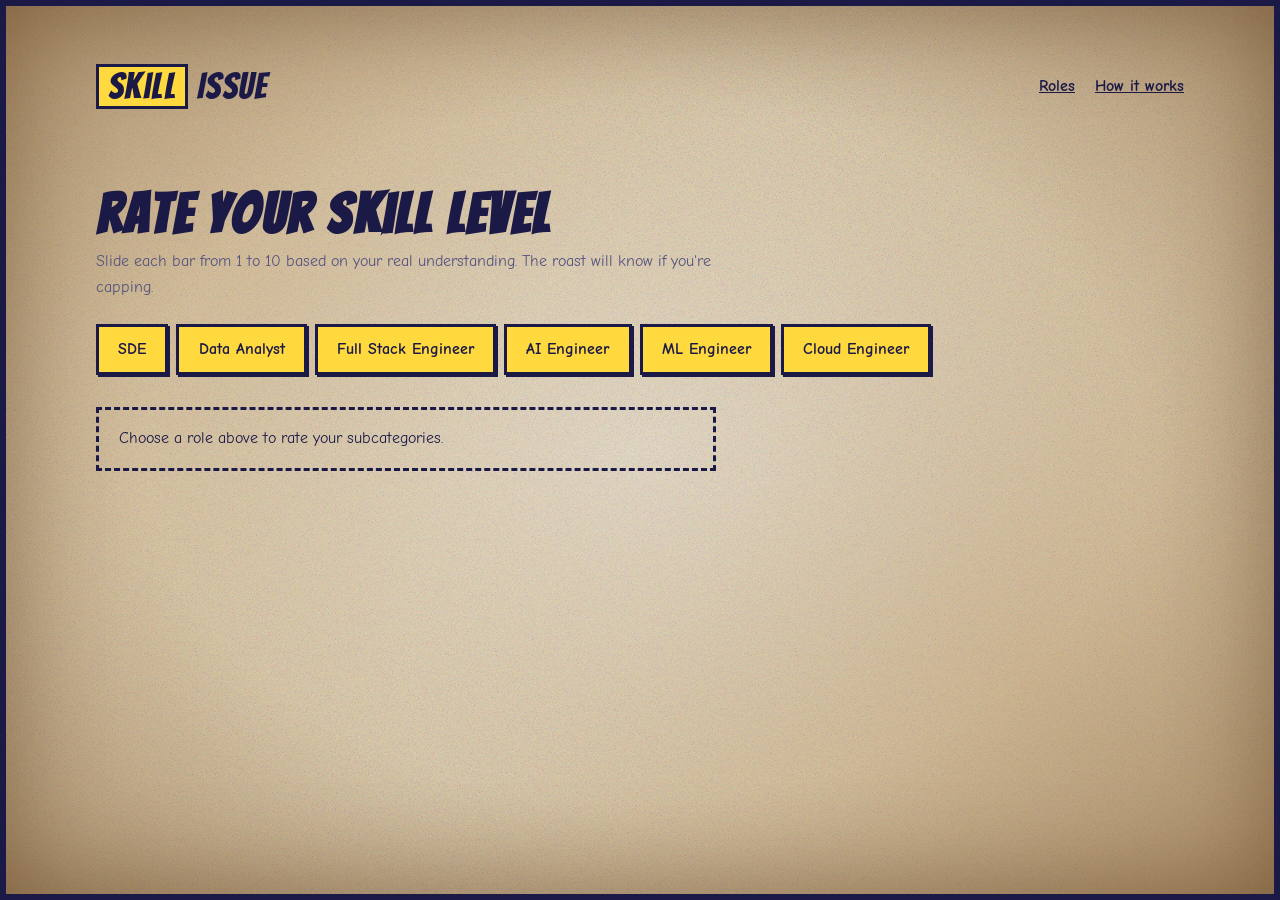
==== src/main/resources/static/profile.html @ abd8b3f5 "Added frontend to the application" ====
<!DOCTYPE html>
<html lang="en">
<head>
  <meta charset="UTF-8">
  <meta name="viewport" content="width=device-width, initial-scale=1">
  <title>Your profile — Skill Issue</title>
  <link rel="preconnect" href="https://fonts.googleapis.com">
  <link rel="preconnect" href="https://fonts.gstatic.com" crossorigin>
  <link href="https://fonts.googleapis.com/css2?family=Bangers&family=Comic+Neue:ital,wght@0,400;0,700;1,400;1,700&display=swap" rel="stylesheet">
  <link rel="stylesheet" href="css/base.css">
  <link rel="stylesheet" href="css/components.css">
  <link rel="stylesheet" href="css/form.css">
  <link rel="icon" type="image/png" href="images/emoji-beg.png">
</head>
<body>
  <header class="site-header">
    <div class="wrap">
      <a class="logo" href="index.html"><span>Skill</span> Issue</a>
      <nav aria-label="Main"><a href="index.html#roles">Roles</a><a href="index.html#how">How it works</a></nav>
    </div>
  </header>

  <main class="form-shell wrap">
    <h1>Rate your skill level</h1>
    <p class="form-subtitle">Slide each bar from 1 to 10 based on your real understanding. The roast will know if you're capping.</p>

    <ul class="role-tabs" aria-label="Choose a role">
      <li><a href="#sde">SDE</a></li>
      <li><a href="#data-analyst">Data Analyst</a></li>
      <li><a href="#fullstack">Full Stack Engineer</a></li>
      <li><a href="#ai-engineer">AI Engineer</a></li>
      <li><a href="#ml-engineer">ML Engineer</a></li>
      <li><a href="#cloud-engineer">Cloud Engineer</a></li>
    </ul>

    <p class="pick-hint">Choose a role above to rate your subcategories.</p>

    <!-- Form submits to result.html (or point action to /api/roast for Spring Boot backend) -->
    <form id="roast-form" action="result.html" method="get">
      <input type="hidden" name="role" id="selected-role" value="SDE">

      <!-- 1. SDE -->
      <section class="role-fields panel" id="sde" data-role-name="SDE">
        <div class="role-header">
          <h2>SDE</h2>
          <p>Rate your proficiency across core software engineering fundamentals (1 to 10):</p>
        </div>
        <div class="slider-group">
          <div class="slider-card">
            <div class="slider-header">
              <label for="sde-dsa">Data Structures</label>
              <div class="slider-badge"><output for="sde-dsa">5</output><span>/ 10</span></div>
            </div>
            <input type="range" class="comic-slider" id="sde-dsa" name="Data Structures" min="1" max="10" step="1" value="5">
            <div class="slider-scale"><span>1 (Arrays scare me)</span><span>5 (LeetCode Medium)</span><span>10 (Competitive Grandmaster)</span></div>
          </div>

          <div class="slider-card">
            <div class="slider-header">
              <label for="sde-lang">Programming Languages</label>
              <div class="slider-badge"><output for="sde-lang">5</output><span>/ 10</span></div>
            </div>
            <input type="range" class="comic-slider" id="sde-lang" name="Programming Languages" min="1" max="10" step="1" value="5">
            <div class="slider-scale"><span>1 (Syntax errors galore)</span><span>5 (Idiomatic & clean)</span><span>10 (Compiler contributor)</span></div>
          </div>

          <div class="slider-card">
            <div class="slider-header">
              <label for="sde-core">Core Computer Science</label>
              <div class="slider-badge"><output for="sde-core">5</output><span>/ 10</span></div>
            </div>
            <input type="range" class="comic-slider" id="sde-core" name="Core Computer Science" min="1" max="10" step="1" value="5">
            <div class="slider-scale"><span>1 (What is an OS?)</span><span>5 (Threads, memory & protocols)</span><span>10 (Kernels in my sleep)</span></div>
          </div>

          <div class="slider-card">
            <div class="slider-header">
              <label for="sde-sys">System Design</label>
              <div class="slider-badge"><output for="sde-sys">5</output><span>/ 10</span></div>
            </div>
            <input type="range" class="comic-slider" id="sde-sys" name="System Design" min="1" max="10" step="1" value="5">
            <div class="slider-scale"><span>1 (Everything in localhost)</span><span>5 (Microservices & caching)</span><span>10 (Global scale 99.999%)</span></div>
          </div>

          <div class="slider-card">
            <div class="slider-header">
              <label for="sde-debug">Debugging</label>
              <div class="slider-badge"><output for="sde-debug">5</output><span>/ 10</span></div>
            </div>
            <input type="range" class="comic-slider" id="sde-debug" name="Debugging" min="1" max="10" step="1" value="5">
            <div class="slider-scale"><span>1 (print("here 1"))</span><span>5 (gdb / breakpoint ninja)</span><span>10 (Resolves heisenbugs in minutes)</span></div>
          </div>
        </div>
      </section>

      <!-- 2. DATA ANALYST -->
      <section class="role-fields panel" id="data-analyst" data-role-name="Data Analyst">
        <div class="role-header">
          <h2>Data Analyst</h2>
          <p>Rate your proficiency across data analytics and visualization tools (1 to 10):</p>
        </div>
        <div class="slider-group">
          <div class="slider-card">
            <div class="slider-header">
              <label for="da-sql">SQL</label>
              <div class="slider-badge"><output for="da-sql">5</output><span>/ 10</span></div>
            </div>
            <input type="range" class="comic-slider" id="da-sql" name="SQL" min="1" max="10" step="1" value="5">
            <div class="slider-scale"><span>1 (SELECT * FROM table)</span><span>5 (Window funcs & CTEs)</span><span>10 (Query optimizer whisperer)</span></div>
          </div>

          <div class="slider-card">
            <div class="slider-header">
              <label for="da-sheets">Excel / Sheets</label>
              <div class="slider-badge"><output for="da-sheets">5</output><span>/ 10</span></div>
            </div>
            <input type="range" class="comic-slider" id="da-sheets" name="Excel/ Sheets" min="1" max="10" step="1" value="5">
            <div class="slider-scale"><span>1 (Basic =SUM)</span><span>5 (XLOOKUP & pivot tables)</span><span>10 (VBA macros & financial models)</span></div>
          </div>

          <div class="slider-card">
            <div class="slider-header">
              <label for="da-py">Python</label>
              <div class="slider-badge"><output for="da-py">5</output><span>/ 10</span></div>
            </div>
            <input type="range" class="comic-slider" id="da-py" name="Python" min="1" max="10" step="1" value="5">
            <div class="slider-scale"><span>1 (Copy-pasting snippets)</span><span>5 (Pandas data cleaning)</span><span>10 (Automated ETL pipelines)</span></div>
          </div>

          <div class="slider-card">
            <div class="slider-header">
              <label for="da-stats">Statistics</label>
              <div class="slider-badge"><output for="da-stats">5</output><span>/ 10</span></div>
            </div>
            <input type="range" class="comic-slider" id="da-stats" name="Statistics" min="1" max="10" step="1" value="5">
            <div class="slider-scale"><span>1 (Mean, median, mode)</span><span>5 (Hypothesis & A/B testing)</span><span>10 (Bayesian inference master)</span></div>
          </div>

          <div class="slider-card">
            <div class="slider-header">
              <label for="da-bi">Power BI / Tableau</label>
              <div class="slider-badge"><output for="da-bi">5</output><span>/ 10</span></div>
            </div>
            <input type="range" class="comic-slider" id="da-bi" name="Power BI/ Tableau" min="1" max="10" step="1" value="5">
            <div class="slider-scale"><span>1 (Default bar chart)</span><span>5 (Interactive dashboards)</span><span>10 (Enterprise DAX wizard)</span></div>
          </div>
        </div>
      </section>

      <!-- 3. FULL STACK ENGINEER -->
      <section class="role-fields panel" id="fullstack" data-role-name="Full Stack Engineer">
        <div class="role-header">
          <h2>Full Stack Engineer</h2>
          <p>Rate your proficiency across both ends of the web stack (1 to 10):</p>
        </div>
        <div class="slider-group">
          <div class="slider-card">
            <div class="slider-header">
              <label for="fs-be">Backend</label>
              <div class="slider-badge"><output for="fs-be">5</output><span>/ 10</span></div>
            </div>
            <input type="range" class="comic-slider" id="fs-be" name="Backend" min="1" max="10" step="1" value="5">
            <div class="slider-scale"><span>1 (Simple Express / Flask)</span><span>5 (Robust REST & Auth)</span><span>10 (High throughput microservices)</span></div>
          </div>

          <div class="slider-card">
            <div class="slider-header">
              <label for="fs-fe">Frontend</label>
              <div class="slider-badge"><output for="fs-fe">5</output><span>/ 10</span></div>
            </div>
            <input type="range" class="comic-slider" id="fs-fe" name="Frontend" min="1" max="10" step="1" value="5">
            <div class="slider-scale"><span>1 (Broken responsive layout)</span><span>5 (React / modern state)</span><span>10 (Pixel-perfect CWV 100)</span></div>
          </div>

          <div class="slider-card">
            <div class="slider-header">
              <label for="fs-db">Databases</label>
              <div class="slider-badge"><output for="fs-db">5</output><span>/ 10</span></div>
            </div>
            <input type="range" class="comic-slider" id="fs-db" name="Databases" min="1" max="10" step="1" value="5">
            <div class="slider-scale"><span>1 (Single table SQLite)</span><span>5 (Relational schemas & indexes)</span><span>10 (Replication, sharding & tuning)</span></div>
          </div>

          <div class="slider-card">
            <div class="slider-header">
              <label for="fs-api">APIs Design</label>
              <div class="slider-badge"><output for="fs-api">5</output><span>/ 10</span></div>
            </div>
            <input type="range" class="comic-slider" id="fs-api" name="APIs Design" min="1" max="10" step="1" value="5">
            <div class="slider-scale"><span>1 (Random HTTP verbs)</span><span>5 (RESTful standards & docs)</span><span>10 (gRPC, GraphQL & SDKs)</span></div>
          </div>

          <div class="slider-card">
            <div class="slider-header">
              <label for="fs-cloud">Cloud Deployment</label>
              <div class="slider-badge"><output for="fs-cloud">5</output><span>/ 10</span></div>
            </div>
            <input type="range" class="comic-slider" id="fs-cloud" name="Cloud Deployment" min="1" max="10" step="1" value="5">
            <div class="slider-scale"><span>1 (FTP upload to host)</span><span>5 (Docker & cloud VMs)</span><span>10 (Automated GitOps & serverless)</span></div>
          </div>
        </div>
      </section>

      <!-- 4. AI ENGINEER -->
      <section class="role-fields panel" id="ai-engineer" data-role-name="AI Engineer">
        <div class="role-header">
          <h2>AI Engineer</h2>
          <p>Rate your proficiency across modern generative AI stack (1 to 10):</p>
        </div>
        <div class="slider-group">
          <div class="slider-card">
            <div class="slider-header">
              <label for="ai-py">Python AI</label>
              <div class="slider-badge"><output for="ai-py">5</output><span>/ 10</span></div>
            </div>
            <input type="range" class="comic-slider" id="ai-py" name="Python AI" min="1" max="10" step="1" value="5">
            <div class="slider-scale"><span>1 (pip install fails)</span><span>5 (Async SDKs & tokenizers)</span><span>10 (Custom CUDA / Triton kernels)</span></div>
          </div>

          <div class="slider-card">
            <div class="slider-header">
              <label for="ai-llm">LLM</label>
              <div class="slider-badge"><output for="ai-llm">5</output><span>/ 10</span></div>
            </div>
            <input type="range" class="comic-slider" id="ai-llm" name="LLM" min="1" max="10" step="1" value="5">
            <div class="slider-scale"><span>1 (Used ChatGPT web UI)</span><span>5 (API function calling)</span><span>10 (Fine-tuning & LoRA mastery)</span></div>
          </div>

          <div class="slider-card">
            <div class="slider-header">
              <label for="ai-vdb">Vector DB</label>
              <div class="slider-badge"><output for="ai-vdb">5</output><span>/ 10</span></div>
            </div>
            <input type="range" class="comic-slider" id="ai-vdb" name="Vector DB" min="1" max="10" step="1" value="5">
            <div class="slider-scale"><span>1 (What is an embedding?)</span><span>5 (Pinecone / Chroma basics)</span><span>10 (HNSW tuning & hybrid search)</span></div>
          </div>

          <div class="slider-card">
            <div class="slider-header">
              <label for="ai-rag">RAG Framework</label>
              <div class="slider-badge"><output for="ai-rag">5</output><span>/ 10</span></div>
            </div>
            <input type="range" class="comic-slider" id="ai-rag" name="RAG Framework" min="1" max="10" step="1" value="5">
            <div class="slider-scale"><span>1 (Naive context stuffing)</span><span>5 (LangChain / LlamaIndex)</span><span>10 (Re-ranking & multi-agent RAG)</span></div>
          </div>

          <div class="slider-card">
            <div class="slider-header">
              <label for="ai-prompt">Prompt Engineering</label>
              <div class="slider-badge"><output for="ai-prompt">5</output><span>/ 10</span></div>
            </div>
            <input type="range" class="comic-slider" id="ai-prompt" name="Prompt Engineering" min="1" max="10" step="1" value="5">
            <div class="slider-scale"><span>1 ("act like a programmer")</span><span>5 (Few-shot & Chain of Thought)</span><span>10 (DSPy & programmatic evals)</span></div>
          </div>
        </div>
      </section>

      <!-- 5. ML ENGINEER -->
      <section class="role-fields panel" id="ml-engineer" data-role-name="ML Engineer">
        <div class="role-header">
          <h2>ML Engineer</h2>
          <p>Rate your proficiency in classical & deep machine learning (1 to 10):</p>
        </div>
        <div class="slider-group">
          <div class="slider-card">
            <div class="slider-header">
              <label for="ml-py">Python ML</label>
              <div class="slider-badge"><output for="ml-py">5</output><span>/ 10</span></div>
            </div>
            <input type="range" class="comic-slider" id="ml-py" name="Python ML" min="1" max="10" step="1" value="5">
            <div class="slider-scale"><span>1 (Importing blindly)</span><span>5 (Vectorized algorithms)</span><span>10 (High performance tensor compute)</span></div>
          </div>

          <div class="slider-card">
            <div class="slider-header">
              <label for="ml-sklearn">Scikit Learn</label>
              <div class="slider-badge"><output for="ml-sklearn">5</output><span>/ 10</span></div>
            </div>
            <input type="range" class="comic-slider" id="ml-sklearn" name="Scikit Learn" min="1" max="10" step="1" value="5">
            <div class="slider-scale"><span>1 (model.fit(X, y))</span><span>5 (Cross-validation & Pipelines)</span><span>10 (Custom estimators & ensembles)</span></div>
          </div>

          <div class="slider-card">
            <div class="slider-header">
              <label for="ml-torch">PyTorch / TensorFlow</label>
              <div class="slider-badge"><output for="ml-torch">5</output><span>/ 10</span></div>
            </div>
            <input type="range" class="comic-slider" id="ml-torch" name="PyTorch/ Tensorflow" min="1" max="10" step="1" value="5">
            <div class="slider-scale"><span>1 (Copying model architectures)</span><span>5 (Custom loss & training loops)</span><span>10 (Distributed training & ONNX export)</span></div>
          </div>

          <div class="slider-card">
            <div class="slider-header">
              <label for="ml-pandas">Pandas / Numpy</label>
              <div class="slider-badge"><output for="ml-pandas">5</output><span>/ 10</span></div>
            </div>
            <input type="range" class="comic-slider" id="ml-pandas" name="Pandas/ Numpy" min="1" max="10" step="1" value="5">
            <div class="slider-scale"><span>1 (Looping through rows)</span><span>5 (Broadcasting & groupby)</span><span>10 (Zero-copy memory layouts)</span></div>
          </div>

          <div class="slider-card">
            <div class="slider-header">
              <label for="ml-ops">MLOps</label>
              <div class="slider-badge"><output for="ml-ops">5</output><span>/ 10</span></div>
            </div>
            <input type="range" class="comic-slider" id="ml-ops" name="MLOps" min="1" max="10" step="1" value="5">
            <div class="slider-scale"><span>1 (Saved model to desktop)</span><span>5 (MLflow & Dockerized inference)</span><span>10 (KubeFlow, drift detection & CI/CD)</span></div>
          </div>
        </div>
      </section>

      <!-- 6. CLOUD ENGINEER -->
      <section class="role-fields panel" id="cloud-engineer" data-role-name="Cloud Engineer">
        <div class="role-header">
          <h2>Cloud Engineer</h2>
          <p>Rate your proficiency in cloud infrastructure, containers and networking (1 to 10):</p>
        </div>
        <div class="slider-group">
          <div class="slider-card">
            <div class="slider-header">
              <label for="ce-platforms">Cloud Platforms</label>
              <div class="slider-badge"><output for="ce-platforms">5</output><span>/ 10</span></div>
            </div>
            <input type="range" class="comic-slider" id="ce-platforms" name="Cloud Platforms" min="1" max="10" step="1" value="5">
            <div class="slider-scale"><span>1 (Clicking in AWS console)</span><span>5 (IAM, VPC, S3 & EC2 architecture)</span><span>10 (Multi-cloud Terraform master)</span></div>
          </div>

          <div class="slider-card">
            <div class="slider-header">
              <label for="ce-net">Networking</label>
              <div class="slider-badge"><output for="ce-net">5</output><span>/ 10</span></div>
            </div>
            <input type="range" class="comic-slider" id="ce-net" name="Networking" min="1" max="10" step="1" value="5">
            <div class="slider-scale"><span>1 (What is a subnet?)</span><span>5 (DNS, routing, load balancers)</span><span>10 (BGP, peering & zero-trust VPCs)</span></div>
          </div>

          <div class="slider-card">
            <div class="slider-header">
              <label for="ce-containers">Containers</label>
              <div class="slider-badge"><output for="ce-containers">5</output><span>/ 10</span></div>
            </div>
            <input type="range" class="comic-slider" id="ce-containers" name="Containers" min="1" max="10" step="1" value="5">
            <div class="slider-scale"><span>1 (docker run hello-world)</span><span>5 (Multi-stage Dockerfiles & Compose)</span><span>10 (Kubernetes cluster administrator)</span></div>
          </div>

          <div class="slider-card">
            <div class="slider-header">
              <label for="ce-cicd">CI/CD Automation</label>
              <div class="slider-badge"><output for="ce-cicd">5</output><span>/ 10</span></div>
            </div>
            <input type="range" class="comic-slider" id="ce-cicd" name="CI/CD Automation" min="1" max="10" step="1" value="5">
            <div class="slider-scale"><span>1 (Deploy by SSH)</span><span>5 (GitHub Actions / GitLab CI)</span><span>10 (Canary releases & automated rollback)</span></div>
          </div>

          <div class="slider-card">
            <div class="slider-header">
              <label for="ce-linux">Linux</label>
              <div class="slider-badge"><output for="ce-linux">5</output><span>/ 10</span></div>
            </div>
            <input type="range" class="comic-slider" id="ce-linux" name="Linux" min="1" max="10" step="1" value="5">
            <div class="slider-scale"><span>1 (Afraid of terminal)</span><span>5 (Bash scripting & systemd)</span><span>10 (Kernel tuning & eBPF tracing)</span></div>
          </div>
        </div>
      </section>

      <div id="form-error" class="form-error" style="display: none;" role="alert"></div>

      <div class="form-actions">
        <button class="btn" id="roast-btn" type="submit">Roast me</button>
        <a class="btn btn--quiet" href="index.html">Back</a>
      </div>
    </form>
  </main>

  <script>
    // Live slider output updates
    document.querySelectorAll('.slider-card').forEach(card => {
      const slider = card.querySelector('input[type="range"]');
      const output = card.querySelector('output');
      if (slider && output) {
        slider.addEventListener('input', () => {
          output.textContent = slider.value;
        });
      }
    });

    // Synchronize active role and disable inactive fields so only the chosen role submits
    const roleSections = document.querySelectorAll('.role-fields');
    const selectedRoleInput = document.getElementById('selected-role');
    const form = document.getElementById('roast-form');
    const roastBtn = document.getElementById('roast-btn');
    const formError = document.getElementById('form-error');

    function syncActiveRole() {
      const hash = window.location.hash.replace('#', '') || 'sde';
      let matched = false;

      roleSections.forEach(section => {
        const isMatch = section.id === hash;
        if (isMatch) matched = true;
        // Enable inputs only for active section
        section.querySelectorAll('input').forEach(input => {
          input.disabled = !isMatch;
        });
        if (isMatch) {
          selectedRoleInput.value = section.dataset.roleName || section.id;
        }
      });

      if (!matched && roleSections.length > 0) {
        // default to first role
        window.location.hash = 'sde';
      }
    }

    window.addEventListener('hashchange', syncActiveRole);
    syncActiveRole();

    form.addEventListener('submit', async (e) => {
      e.preventDefault();

      if (formError) {
        formError.style.display = 'none';
        formError.textContent = '';
      }

      const role = selectedRoleInput.value;
      const ratings = {};
      const inputs = form.querySelectorAll('input[type="range"]:not([disabled])');
      inputs.forEach(input => {
        ratings[input.name] = parseInt(input.value, 10);
      });

      const payload = {
        role: role,
        ratings: ratings
      };

      const originalBtnText = roastBtn.textContent;
      roastBtn.disabled = true;
      roastBtn.textContent = 'Roasting...';

      try {
        const response = await fetch('/api/roast', {
          method: 'POST',
          headers: {
            'Content-Type': 'application/json'
          },
          body: JSON.stringify(payload)
        });

        if (response.ok) {
          const data = await response.json();
          sessionStorage.setItem('roastResult', JSON.stringify(data));
          window.location.href = 'result.html';
          return;
        }

        const status = response.status;
        let errorMessage = 'An error occurred while generating your roast.';
        try {
          const text = await response.text();
          if (text) {
            try {
              const errObj = JSON.parse(text);
              if (errObj && errObj.error) errorMessage = errObj.error;
            } catch (_) {
              errorMessage = text;
            }
          }
        } catch (_) { /* ignore read errors */ }

        if (status === 429) {
          showError("You're getting roasted too fast! Please wait before trying again.");
        } else if (status === 400) {
          showError("Unable to roast: " + errorMessage);
        } else if (status >= 500) {
          showError("Server error: " + errorMessage);
        } else {
          showError(errorMessage);
        }
      } catch (err) {
        showError("Network error. Please check your connection and try again.");
      } finally {
        roastBtn.disabled = false;
        roastBtn.textContent = originalBtnText;
      }
    });

    function showError(msg) {
      if (formError) {
        formError.textContent = msg;
        formError.style.display = 'block';
      }
    }
  </script>
</body>
</html>
---- src/main/resources/static/css/base.css ----
/* base.css — design tokens, reset, typography. Loaded on every page. */
:root {
  --bg: #e8d8b8;
  --panel: #ffd93d;
  --ink: #1b1946;
  --ink-soft: #55537f;
  --hurt: #e8325f;      /* damage / roast */
  --heal: #23b58a;      /* health / good news */
  --hit: #ffd93d;       /* highlight */
  --line: 3px solid var(--ink);
  --shadow: 5px 5px 0 var(--ink);

  --font-display: "Bangers", "Comic Sans MS", Impact, cursive, sans-serif;
  --font-body: "Comic Neue", "Comic Sans MS", cursive, sans-serif;

  --step--1: 0.875rem;
  --step-0: 1rem;
  --step-1: 2.25rem;
  --step-2: 1.75rem;
  --step-3: clamp(2.25rem, 5vw, 3.5rem);
  --step-4: clamp(3rem, 9vw, 6rem);
}

*, *::before, *::after { box-sizing: border-box; }
html { scroll-behavior: smooth; }
@media (prefers-reduced-motion: reduce) {
  html { scroll-behavior: auto; }
  *, *::before, *::after { animation: none !important; transition: none !important; }
}

body {
  margin: 0;
  min-height: 100vh;
  border: 6px solid var(--ink);
  color: var(--ink);
  font-family: var(--font-body);
  font-size: var(--step-0);
  line-height: 1.6;
  background-color: var(--bg);
  background-image: 
    /* Vignette shading around edges */
    radial-gradient(
      ellipse at center,
      rgba(247, 241, 227, 0.4) 0%,
      rgba(214, 187, 142, 0.4) 55%,
      rgba(153, 117, 74, 0.75) 100%
    ),
    /* Irregular stains / aged discoloration */
    radial-gradient(
      circle at 20% 30%,
      rgba(180, 140, 90, 0.3) 0%,
      transparent 45%
    ),
    radial-gradient(
      circle at 80% 75%,
      rgba(160, 115, 65, 0.35) 0%,
      transparent 50%
    ),
    /* Procedural paper fiber & noise texture via inline SVG */
    url("data:image/svg+xml,%3Csvg viewBox='0 0 600 600' xmlns='http://www.w3.org/2000/svg'%3E%3Cfilter id='noiseFilter'%3E%3CfeTurbulence type='fractalNoise' baseFrequency='0.65' numOctaves='4' stitchTiles='stitch'/%3E%3CfeColorMatrix type='matrix' values='0 0 0 0 0.45  0 0 0 0 0.35  0 0 0 0 0.22  0 0 0 0 0.22 0'/%3E%3C/filter%3E%3Crect width='100%25' height='100%25' filter='url(%23noiseFilter)'/%3E%3C/svg%3E");
  background-repeat: no-repeat, no-repeat, no-repeat, repeat;
  background-size: cover, cover, cover, 300px 300px;
  background-attachment: fixed;
  box-shadow: inset 0 0 100px rgba(78, 48, 20, 0.45);
}

@media (max-width: 600px) {
  body { border-width: 4px; }
}

h1, h2, h3 {
  font-family: var(--font-display);
  line-height: 1.1;
  letter-spacing: 0.04em;
  margin: 0 0 0.5em;
}
h1 { font-size: var(--step-4); }
h2 { font-size: var(--step-3); }
h3 { font-size: var(--step-1); }
p  { margin: 0 0 1em; max-width: 62ch; }
a  { color: inherit; }

:focus-visible { outline: 4px solid var(--hurt); outline-offset: 3px; }

.wrap { width: min(100% - 2rem, 68rem); margin-inline: auto; }
.muted { color: var(--ink-soft); }
.visually-hidden {
  position: absolute; width: 1px; height: 1px; overflow: hidden;
  clip: rect(0 0 0 0); white-space: nowrap;
}
---- src/main/resources/static/css/components.css ----
/* components.css — reusable pieces: header, buttons, panels, form controls, health bar. */

/* Site header */
.site-header { padding-block: 3.25rem; }
.site-header .wrap { display: flex; justify-content: space-between; align-items: center; gap: 1rem; }
.logo {
  font-family: var(--font-display); font-size: var(--step-1);
  text-decoration: none; letter-spacing: 0.04em;
}
.logo span { background: var(--hit); padding: 0 0.25em; border: var(--line); }
.site-header nav a { margin-left: 1.25rem; font-weight: 700; }

/* Buttons */
.btn {
  display: inline-block; font: var(--step-0)/1 var(--font-display);
  font-size: 1.15rem; letter-spacing: 0.05em;
  padding: 0.85em 1.4em; border: var(--line); background: var(--hurt); color: #fff;
  text-decoration: none; cursor: pointer; box-shadow: var(--shadow);
  transition: transform 0.12s, box-shadow 0.12s;
}
.btn:hover { transform: translate(2px, 2px); box-shadow: 3px 3px 0 var(--ink); }
.btn:active { transform: translate(5px, 5px); box-shadow: 0 0 0 var(--ink); }
.btn--quiet { background: var(--panel); color: var(--ink); }

/* Panel */
.panel { background: var(--panel); border: var(--line); box-shadow: var(--shadow); padding: 1.5rem; }
.panel--flat { box-shadow: none; }

/* Forms */
.field { margin-bottom: 1.25rem; }
.field label, .field legend { display: block; font-weight: 700; margin-bottom: 0.35rem; padding: 0; }
.field .hint { display: block; font-size: var(--step--1); color: var(--ink-soft); font-weight: 400; }
.field input[type="text"],
.field input[type="number"],
.field select,
.field textarea {
  width: 100%; font: inherit; color: inherit; background: #fff;
  border: var(--line); padding: 0.7em 0.8em; border-radius: 0;
}
.field textarea { min-height: 6rem; resize: vertical; }
.field input:focus, .field select:focus, .field textarea:focus { background: #fffbe0; }
.field--check label { display: flex; gap: 0.6rem; align-items: center; font-weight: 500; }
.field--check input { width: 1.25rem; height: 1.25rem; accent-color: var(--ink); }
fieldset.field { border: 0; padding: 0; margin-inline: 0; min-width: 0; }

/* Health bar — the score, drawn like a boss fight */
.hp { border: var(--line); background: #fff; height: 3rem; position: relative; overflow: hidden; }
.hp__fill {
  height: 100%; width: var(--value, 0%); background: var(--heal);
  border-right: var(--line);
  animation: hp-fill 1.4s cubic-bezier(0.2, 0.8, 0.2, 1) both;
}
.hp[data-tier="low"] .hp__fill { background: var(--hurt); }
.hp[data-tier="mid"] .hp__fill { background: var(--hit); }
@keyframes hp-fill { from { width: 0; } }
.hp__label { display: flex; justify-content: space-between; font-weight: 700; margin-bottom: 0.4rem; }
---- src/main/resources/static/css/form.css ----
/* form.css — profile.html only */
.form-shell { padding-block: 1rem 4rem; }
.form-shell h1 { font-size: var(--step-3); margin-bottom: 0.25rem; }
.form-subtitle { font-size: var(--step-0); color: var(--ink-soft); margin-bottom: 1.5rem; }

/* Role Tabs */
.role-tabs { display: flex; flex-wrap: wrap; gap: 0.5rem; margin: 1rem 0 2rem; padding: 0; list-style: none; }
.role-tabs a {
  display: block; padding: 0.6em 1.2em; border: var(--line); background: var(--panel);
  text-decoration: none; font-weight: 700; font-size: var(--step-0);
  box-shadow: 2px 2px 0 var(--ink);
  transition: transform 0.1s, box-shadow 0.1s, background 0.1s;
}
.role-tabs a:hover { background: var(--hit); transform: translate(-2px, -2px); box-shadow: 4px 4px 0 var(--ink); }

/* Active tab styles via :has() */
.form-shell:has(#sde:target) .role-tabs a[href="#sde"],
.form-shell:has(#data-analyst:target) .role-tabs a[href="#data-analyst"],
.form-shell:has(#fullstack:target) .role-tabs a[href="#fullstack"],
.form-shell:has(#ai-engineer:target) .role-tabs a[href="#ai-engineer"],
.form-shell:has(#ml-engineer:target) .role-tabs a[href="#ml-engineer"],
.form-shell:has(#cloud-engineer:target) .role-tabs a[href="#cloud-engineer"] {
  background: var(--hit);
  transform: translate(-2px, -2px);
  box-shadow: 4px 4px 0 var(--ink);
}

/* Pure-CSS role switching */
.role-fields { display: none; scroll-margin-top: 1rem; }
.role-fields:target { display: block; }
.pick-hint { padding: 1rem 1.25rem; border: 3px dashed var(--ink); }
.form-shell:has(.role-fields:target) .pick-hint { display: none; }
.form-shell:not(:has(.role-fields:target)) .form-actions { display: none; }

.role-header { margin-bottom: 1.5rem; }
.role-header h2 { margin-bottom: 0.25rem; }
.role-header p { margin: 0; color: var(--ink-soft); }

/* Range Slider Cards */
.slider-group {
  display: flex;
  flex-direction: column;
  gap: 1.25rem;
}

.slider-card {
  background: #fff;
  border: var(--line);
  box-shadow: 3px 3px 0 var(--ink);
  padding: 1.1rem 1.25rem;
  transition: transform 0.1s, box-shadow 0.1s;
}

.slider-card:hover, .slider-card:focus-within {
  transform: translate(-2px, -2px);
  box-shadow: 5px 5px 0 var(--ink);
}

.slider-header {
  display: flex;
  justify-content: space-between;
  align-items: center;
  gap: 1rem;
  margin-bottom: 0.5rem;
}

.slider-header label {
  font-family: var(--font-display);
  font-size: var(--step-1);
  letter-spacing: 0.03em;
  margin: 0;
  cursor: pointer;
}

.slider-badge {
  font-family: var(--font-display);
  font-size: var(--step-0);
  background: var(--hit);
  border: 2px solid var(--ink);
  padding: 0.2em 0.6em;
  box-shadow: 2px 2px 0 var(--ink);
  display: inline-flex;
  align-items: baseline;
  gap: 0.25rem;
}

.slider-badge output {
  font-size: 1.3rem;
  line-height: 1;
}

.slider-badge span {
  font-size: var(--step--1);
  font-family: var(--font-body);
  font-weight: 700;
  color: var(--ink-soft);
}

/* Custom Comic/Brutalist Range Slider */
input[type="range"].comic-slider {
  -webkit-appearance: none;
  appearance: none;
  width: 100%;
  height: 1.25rem;
  background: #fffbe0;
  border: 3px solid var(--ink);
  border-radius: 0;
  outline: none;
  cursor: pointer;
  margin: 0.5rem 0 0.25rem;
  box-sizing: border-box;
}

/* Chrome, Safari, Edge Thumb */
input[type="range"].comic-slider::-webkit-slider-thumb {
  -webkit-appearance: none;
  appearance: none;
  width: 1.75rem;
  height: 2.25rem;
  background: var(--hurt);
  border: 3px solid var(--ink);
  border-radius: 0;
  box-shadow: 2px 2px 0 var(--ink);
  cursor: grab;
  transition: transform 0.1s, background 0.1s;
}

input[type="range"].comic-slider::-webkit-slider-thumb:hover {
  background: var(--hit);
  transform: scale(1.08);
}

input[type="range"].comic-slider::-webkit-slider-thumb:active {
  cursor: grabbing;
  transform: scale(0.95);
  box-shadow: 0 0 0 var(--ink);
}

/* Firefox Thumb */
input[type="range"].comic-slider::-moz-range-thumb {
  width: 1.75rem;
  height: 2.25rem;
  background: var(--hurt);
  border: 3px solid var(--ink);
  border-radius: 0;
  box-shadow: 2px 2px 0 var(--ink);
  cursor: grab;
  transition: transform 0.1s, background 0.1s;
}

input[type="range"].comic-slider::-moz-range-thumb:hover {
  background: var(--hit);
  transform: scale(1.08);
}

input[type="range"].comic-slider::-moz-range-thumb:active {
  cursor: grabbing;
  transform: scale(0.95);
  box-shadow: 0 0 0 var(--ink);
}

.slider-scale {
  display: flex;
  justify-content: space-between;
  font-size: var(--step--1);
  font-weight: 700;
  color: var(--ink-soft);
  margin-top: 0.35rem;
}

.form-actions { margin-top: 2rem; display: flex; gap: 1rem; flex-wrap: wrap; align-items: center; }

.form-error {
  margin-top: 1.5rem;
  padding: 1rem 1.25rem;
  background: var(--hurt);
  color: #fff;
  border: var(--line);
  box-shadow: var(--shadow);
  font-family: var(--font-body);
  font-weight: 700;
  font-size: var(--step-0);
}
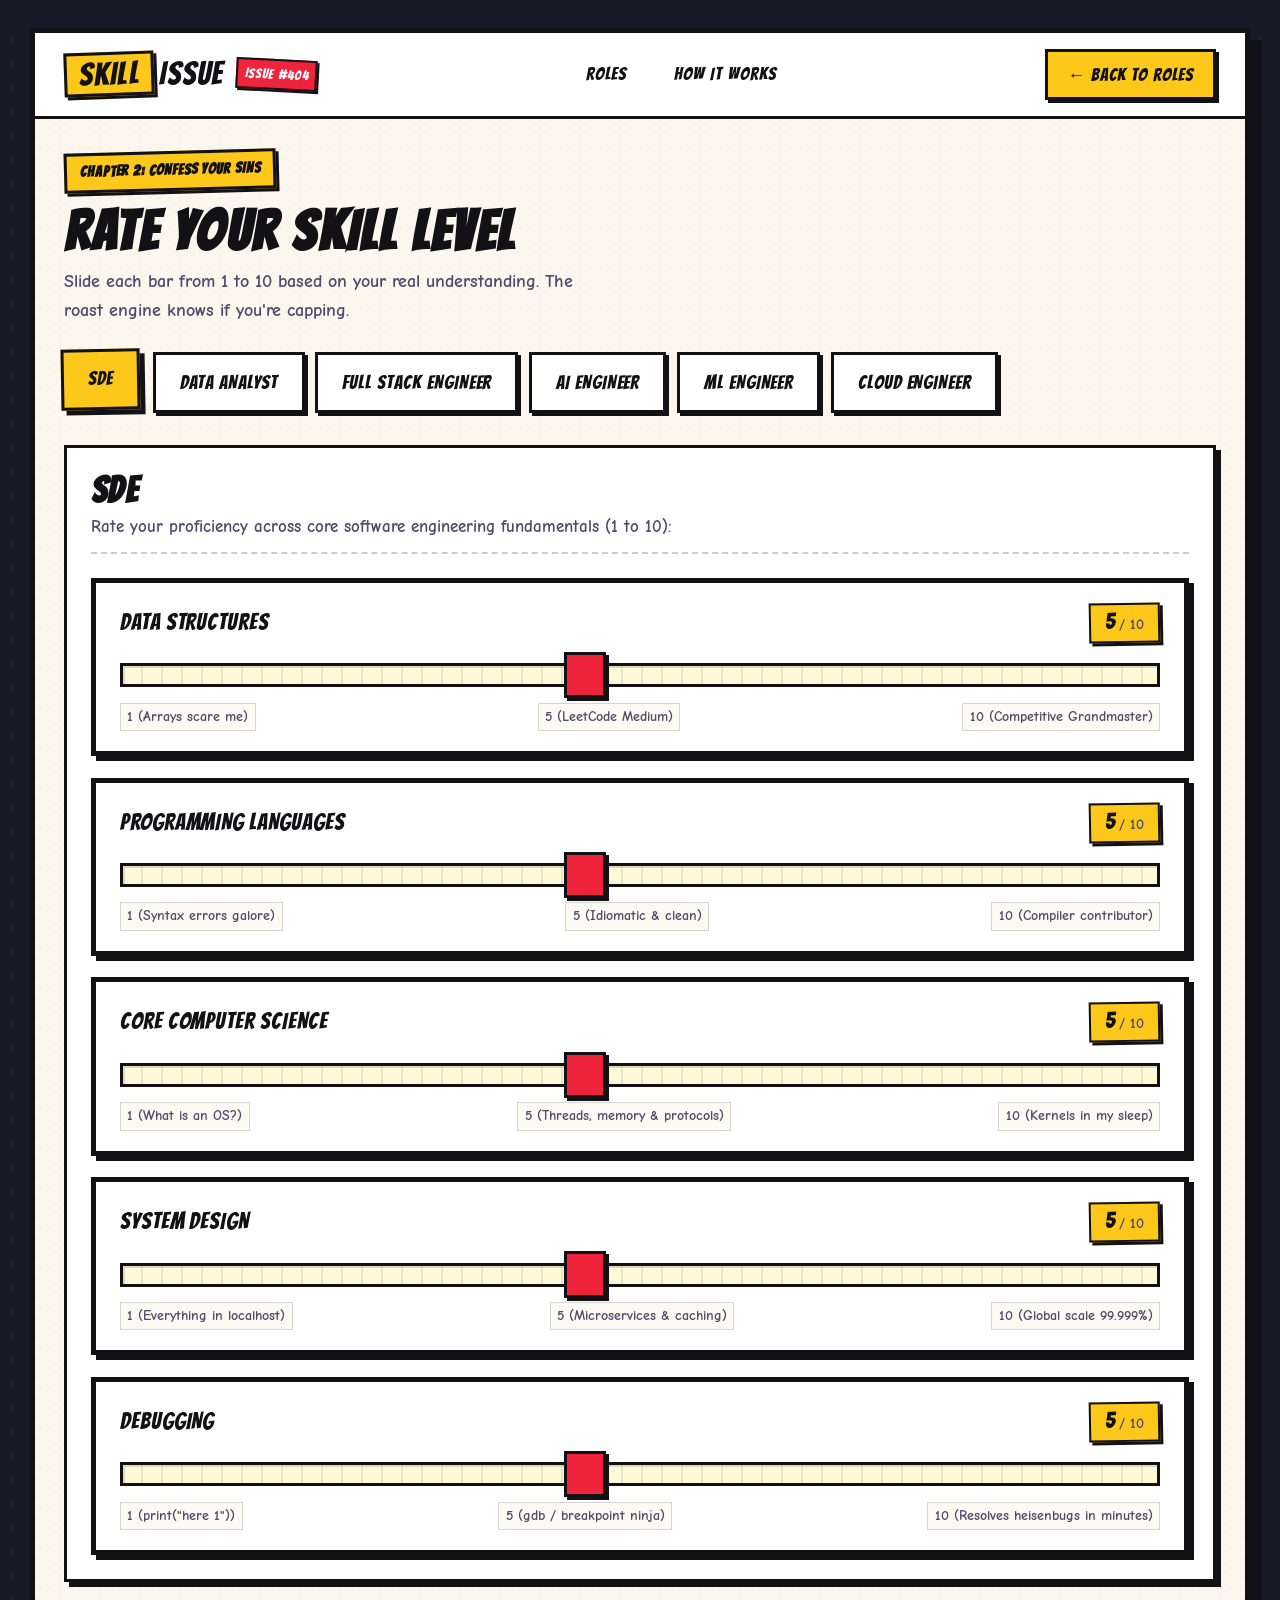
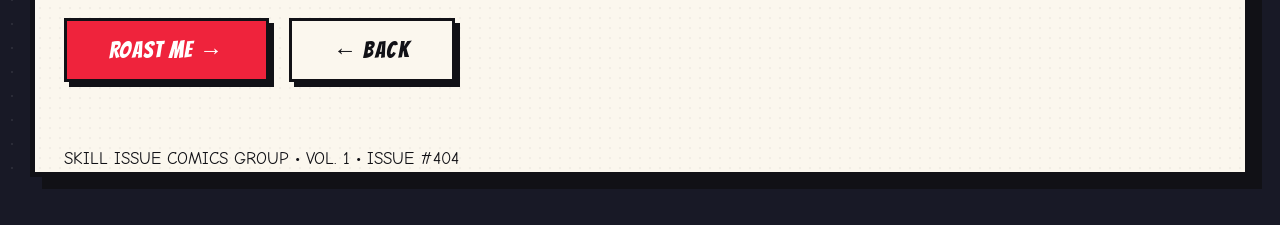
==== commit a1aefe21: "Changed frontend to comic theme" ====
--- a/src/main/resources/static/profile.html
+++ b/src/main/resources/static/profile.html
@@ -13,16 +13,25 @@
   <link rel="icon" type="image/png" href="images/emoji-beg.png">
 </head>
 <body>
-  <header class="site-header">
-    <div class="wrap">
-      <a class="logo" href="index.html"><span>Skill</span> Issue</a>
-      <nav aria-label="Main"><a href="index.html#roles">Roles</a><a href="index.html#how">How it works</a></nav>
-    </div>
-  </header>
-
-  <main class="form-shell wrap">
-    <h1>Rate your skill level</h1>
-    <p class="form-subtitle">Slide each bar from 1 to 10 based on your real understanding. The roast will know if you're capping.</p>
+  <div class="comic-page">
+    <header class="site-header">
+      <div class="wrap">
+        <a class="logo-group" href="index.html">
+          <div class="logo"><span>SKILL</span> ISSUE</div>
+          <div class="logo-badge">ISSUE #404</div>
+        </a>
+        <nav aria-label="Main">
+          <a href="index.html#roles">ROLES</a>
+          <a href="index.html#how">HOW IT WORKS</a>
+        </nav>
+        <a class="header-cta" href="index.html">&larr; BACK TO ROLES</a>
+      </div>
+    </header>
+
+    <main class="form-shell wrap">
+      <span class="comic-tag">CHAPTER 2: CONFESS YOUR SINS</span>
+      <h1>RATE YOUR SKILL LEVEL</h1>
+      <p class="form-subtitle">Slide each bar from 1 to 10 based on your real understanding. The roast engine knows if you're capping.</p>
 
     <ul class="role-tabs" aria-label="Choose a role">
       <li><a href="#sde">SDE</a></li>
@@ -366,8 +375,8 @@
       <div id="form-error" class="form-error" style="display: none;" role="alert"></div>
 
       <div class="form-actions">
-        <button class="btn" id="roast-btn" type="submit">Roast me</button>
-        <a class="btn btn--quiet" href="index.html">Back</a>
+        <button class="btn btn--red" id="roast-btn" type="submit">ROAST ME &rarr;</button>
+        <a class="btn btn--quiet" href="index.html">&larr; BACK</a>
       </div>
     </form>
   </main>
@@ -392,26 +401,29 @@
     const formError = document.getElementById('form-error');
 
     function syncActiveRole() {
-      const hash = window.location.hash.replace('#', '') || 'sde';
-      let matched = false;
-
-      roleSections.forEach(section => {
-        const isMatch = section.id === hash;
-        if (isMatch) matched = true;
-        // Enable inputs only for active section
-        section.querySelectorAll('input').forEach(input => {
-          input.disabled = !isMatch;
-        });
-        if (isMatch) {
-          selectedRoleInput.value = section.dataset.roleName || section.id;
-        }
-      });
-
-      if (!matched && roleSections.length > 0) {
-        // default to first role
-        window.location.hash = 'sde';
-      }
+  if (!window.location.hash) {
+    window.location.hash = 'sde';
+    return;
+  }
+
+  const hash = window.location.hash.replace('#', '');
+  let matched = false;
+
+  roleSections.forEach(section => {
+    const isMatch = section.id === hash;
+    if (isMatch) matched = true;
+    section.querySelectorAll('input').forEach(input => {
+      input.disabled = !isMatch;
+    });
+    if (isMatch) {
+      selectedRoleInput.value = section.dataset.roleName || section.id;
     }
+  });
+
+  if (!matched && roleSections.length > 0) {
+    window.location.hash = 'sde';
+  }
+}
 
     window.addEventListener('hashchange', syncActiveRole);
     syncActiveRole();
@@ -494,5 +506,12 @@
       }
     }
   </script>
+
+  <footer class="comic-footer">
+    <div class="wrap">
+      <div>SKILL ISSUE COMICS GROUP &bull; VOL. 1 &bull; ISSUE #404</div>
+    </div>
+  </footer>
+</div>
 </body>
 </html>
--- a/src/main/resources/static/css/base.css
+++ b/src/main/resources/static/css/base.css
@@ -1,28 +1,68 @@
-/* base.css — design tokens, reset, typography. Loaded on every page. */
+/* ==========================================================================
+   base.css — Comic Book Theme Design Tokens, Reset & Page Frame
+   Inspired by classic comic dashboards & graphic novels
+   ========================================================================== */
+
 :root {
-  --bg: #e8d8b8;
-  --panel: #ffd93d;
-  --ink: #1b1946;
-  --ink-soft: #55537f;
-  --hurt: #e8325f;      /* damage / roast */
-  --heal: #23b58a;      /* health / good news */
-  --hit: #ffd93d;       /* highlight */
-  --line: 3px solid var(--ink);
+  /* Canvas & Outer Reader Desk */
+  --bg-desk: #181926;
+  --paper: #fbf7ee;
+  --paper-panel: #ffffff;
+  
+  /* Ink & Typography Colors */
+  --ink: #111116;
+  --ink-soft: #4e4c6d;
+  
+  /* Vibrant Comic Palette */
+  --comic-yellow: #fec81a;
+  --comic-yellow-light: #fff275;
+  --comic-cyan: #00b4d8;
+  --comic-cyan-dark: #0077b6;
+  --comic-red: #ef233c;
+  --comic-red-dark: #b8001f;
+  --comic-green: #06d6a0;
+  --comic-green-dark: #028090;
+  --comic-purple: #7b2cbf;
+  --comic-purple-dark: #4a0e78;
+  --comic-orange: #ff6b35;
+  
+  /* Semantic Aliases for compatibility */
+  --panel: var(--comic-yellow);
+  --hurt: var(--comic-red);
+  --heal: var(--comic-green);
+  --hit: var(--comic-yellow);
+  
+  /* Comic Borders & Solid Drop Shadows */
+  --line-thin: 2px solid var(--ink);
+  --line: 3.5px solid var(--ink);
+  --line-thick: 5px solid var(--ink);
+  
+  --shadow-sm: 3px 3px 0 var(--ink);
   --shadow: 5px 5px 0 var(--ink);
-
-  --font-display: "Bangers", "Comic Sans MS", Impact, cursive, sans-serif;
+  --shadow-lg: 8px 8px 0 var(--ink);
+  --shadow-xl: 12px 12px 0 var(--ink);
+  
+  /* Typography */
+  --font-display: "Bangers", Impact, "Comic Sans MS", cursive, sans-serif;
   --font-body: "Comic Neue", "Comic Sans MS", cursive, sans-serif;
-
-  --step--1: 0.875rem;
-  --step-0: 1rem;
-  --step-1: 2.25rem;
-  --step-2: 1.75rem;
-  --step-3: clamp(2.25rem, 5vw, 3.5rem);
-  --step-4: clamp(3rem, 9vw, 6rem);
-}
-
-*, *::before, *::after { box-sizing: border-box; }
-html { scroll-behavior: smooth; }
+  
+  --step--1: 0.9rem;
+  --step-0: 1.05rem;
+  --step-1: 1.5rem;
+  --step-2: 1.85rem;
+  --step-3: clamp(2rem, 5vw, 3.25rem);
+  --step-4: clamp(2.5rem, 8vw, 4.5rem);
+}
+
+*, *::before, *::after {
+  box-sizing: border-box;
+}
+
+html {
+  scroll-behavior: smooth;
+  background-color: var(--bg-desk);
+}
+
 @media (prefers-reduced-motion: reduce) {
   html { scroll-behavior: auto; }
   *, *::before, *::after { animation: none !important; transition: none !important; }
@@ -31,60 +71,185 @@
 body {
   margin: 0;
   min-height: 100vh;
-  border: 6px solid var(--ink);
   color: var(--ink);
   font-family: var(--font-body);
   font-size: var(--step-0);
-  line-height: 1.6;
-  background-color: var(--bg);
+  line-height: 1.55;
+  background-color: var(--bg-desk);
   background-image: 
-    /* Vignette shading around edges */
-    radial-gradient(
-      ellipse at center,
-      rgba(247, 241, 227, 0.4) 0%,
-      rgba(214, 187, 142, 0.4) 55%,
-      rgba(153, 117, 74, 0.75) 100%
-    ),
-    /* Irregular stains / aged discoloration */
-    radial-gradient(
-      circle at 20% 30%,
-      rgba(180, 140, 90, 0.3) 0%,
-      transparent 45%
-    ),
-    radial-gradient(
-      circle at 80% 75%,
-      rgba(160, 115, 65, 0.35) 0%,
-      transparent 50%
-    ),
-    /* Procedural paper fiber & noise texture via inline SVG */
-    url("data:image/svg+xml,%3Csvg viewBox='0 0 600 600' xmlns='http://www.w3.org/2000/svg'%3E%3Cfilter id='noiseFilter'%3E%3CfeTurbulence type='fractalNoise' baseFrequency='0.65' numOctaves='4' stitchTiles='stitch'/%3E%3CfeColorMatrix type='matrix' values='0 0 0 0 0.45  0 0 0 0 0.35  0 0 0 0 0.22  0 0 0 0 0.22 0'/%3E%3C/filter%3E%3Crect width='100%25' height='100%25' filter='url(%23noiseFilter)'/%3E%3C/svg%3E");
-  background-repeat: no-repeat, no-repeat, no-repeat, repeat;
-  background-size: cover, cover, cover, 300px 300px;
-  background-attachment: fixed;
-  box-shadow: inset 0 0 100px rgba(78, 48, 20, 0.45);
+    radial-gradient(circle, rgba(255, 255, 255, 0.08) 1.5px, transparent 1.5px);
+  background-size: 24px 24px;
+}
+
+/* Authentic Comic Book Page Spread Container */
+.comic-page {
+  max-width: 1220px;
+  margin: 1.75rem auto 3rem;
+  background-color: var(--paper);
+  border: var(--line-thick);
+  box-shadow: var(--shadow-xl);
+  position: relative;
+  background-image:
+    radial-gradient(circle, rgba(0, 0, 0, 0.04) 1px, transparent 1px);
+  background-size: 10px 10px;
+}
+
+@media (max-width: 1260px) {
+  .comic-page {
+    margin: 1rem 0.75rem 2rem;
+    border-width: 4px;
+    box-shadow: var(--shadow-lg);
+  }
 }
 
 @media (max-width: 600px) {
-  body { border-width: 4px; }
-}
-
-h1, h2, h3 {
+  .comic-page {
+    margin: 0;
+    border-width: 3.5px 0;
+    box-shadow: none;
+  }
+}
+
+/* Headings */
+h1, h2, h3, h4 {
   font-family: var(--font-display);
-  line-height: 1.1;
+  line-height: 1.05;
   letter-spacing: 0.04em;
   margin: 0 0 0.5em;
-}
+  color: var(--ink);
+  text-transform: uppercase;
+}
+
 h1 { font-size: var(--step-4); }
 h2 { font-size: var(--step-3); }
-h3 { font-size: var(--step-1); }
-p  { margin: 0 0 1em; max-width: 62ch; }
-a  { color: inherit; }
-
-:focus-visible { outline: 4px solid var(--hurt); outline-offset: 3px; }
-
-.wrap { width: min(100% - 2rem, 68rem); margin-inline: auto; }
-.muted { color: var(--ink-soft); }
+h3 { font-size: var(--step-2); }
+h4 { font-size: var(--step-1); }
+
+p {
+  margin: 0 0 1em;
+  max-width: 65ch;
+}
+
+a {
+  color: inherit;
+  text-decoration: none;
+}
+
+:focus-visible {
+  outline: 4px solid var(--comic-red);
+  outline-offset: 3px;
+}
+
+.wrap {
+  width: min(100% - 2.5rem, 72rem);
+  margin-inline: auto;
+}
+
+@media (max-width: 480px) {
+  .wrap {
+    width: min(100% - 1.25rem, 72rem);
+  }
+}
+
+.muted {
+  color: var(--ink-soft);
+}
+
 .visually-hidden {
-  position: absolute; width: 1px; height: 1px; overflow: hidden;
-  clip: rect(0 0 0 0); white-space: nowrap;
+  position: absolute;
+  width: 1px;
+  height: 1px;
+  overflow: hidden;
+  clip: rect(0 0 0 0);
+  white-space: nowrap;
+}
+
+/* ==========================================================================
+   Ben-Day Halftone Dot Patterns & Comic Textures
+   ========================================================================== */
+
+.halftone-cyan {
+  background-color: var(--comic-cyan);
+  background-image: radial-gradient(circle, rgba(0, 0, 0, 0.22) 20%, transparent 21%);
+  background-size: 7px 7px;
+}
+
+.halftone-yellow {
+  background-color: var(--comic-yellow);
+  background-image: radial-gradient(circle, rgba(0, 0, 0, 0.16) 18%, transparent 19%);
+  background-size: 7px 7px;
+}
+
+.halftone-red {
+  background-color: var(--comic-red);
+  background-image: radial-gradient(circle, rgba(0, 0, 0, 0.25) 20%, transparent 21%);
+  background-size: 7px 7px;
+}
+
+.halftone-purple {
+  background-color: var(--comic-purple);
+  background-image: radial-gradient(circle, rgba(0, 0, 0, 0.25) 20%, transparent 21%);
+  background-size: 7px 7px;
+}
+
+.halftone-green {
+  background-color: var(--comic-green);
+  background-image: radial-gradient(circle, rgba(0, 0, 0, 0.22) 20%, transparent 21%);
+  background-size: 7px 7px;
+}
+
+.halftone-dark {
+  background-color: #171b26;
+  background-image: radial-gradient(circle, rgba(255, 255, 255, 0.12) 16%, transparent 17%);
+  background-size: 8px 8px;
+}
+
+/* Comic Narrator Caption Box (e.g., "YOUR DATA. YOUR CONTROL.") */
+.comic-tag {
+  display: inline-block;
+  font-family: var(--font-display);
+  font-size: 0.95rem;
+  letter-spacing: 0.06em;
+  text-transform: uppercase;
+  background: var(--comic-yellow);
+  color: var(--ink);
+  padding: 0.35em 0.85em;
+  border: var(--line);
+  box-shadow: var(--shadow-sm);
+  transform: rotate(-1.5deg);
+  margin-bottom: 0.75rem;
+  font-weight: 700;
+}
+
+.comic-tag--cyan {
+  background: var(--comic-cyan);
+  color: #fff;
+  transform: rotate(1deg);
+}
+
+.comic-tag--red {
+  background: var(--comic-red);
+  color: #fff;
+  transform: rotate(-1deg);
+}
+
+.comic-tag--green {
+  background: var(--comic-green);
+  color: var(--ink);
+  transform: rotate(1.5deg);
+}
+
+.comic-tag--purple {
+  background: var(--comic-purple);
+  color: #fff;
+  transform: rotate(-1.5deg);
+}
+
+/* Comic Panel Base */
+.comic-panel {
+  background: var(--paper-panel);
+  border: var(--line);
+  box-shadow: var(--shadow);
+  position: relative;
+  overflow: hidden;
 }
--- a/src/main/resources/static/css/components.css
+++ b/src/main/resources/static/css/components.css
@@ -1,56 +1,319 @@
-/* components.css — reusable pieces: header, buttons, panels, form controls, health bar. */
-
-/* Site header */
-.site-header { padding-block: 3.25rem; }
-.site-header .wrap { display: flex; justify-content: space-between; align-items: center; gap: 1rem; }
+/* ==========================================================================
+   components.css — Comic Book Components: Header, Buttons, Panels & HP Bar
+   ========================================================================== */
+
+/* Site Header */
+.site-header {
+  background: var(--paper-panel);
+  border-bottom: var(--line);
+  padding-block: 1rem;
+  position: relative;
+  z-index: 10;
+}
+
+.site-header .wrap {
+  display: flex;
+  justify-content: space-between;
+  align-items: center;
+  gap: 1.25rem;
+}
+
+.logo-group {
+  display: flex;
+  align-items: center;
+  gap: 0.75rem;
+  text-decoration: none;
+}
+
 .logo {
-  font-family: var(--font-display); font-size: var(--step-1);
-  text-decoration: none; letter-spacing: 0.04em;
-}
-.logo span { background: var(--hit); padding: 0 0.25em; border: var(--line); }
-.site-header nav a { margin-left: 1.25rem; font-weight: 700; }
-
-/* Buttons */
+  font-family: var(--font-display);
+  font-size: 2rem;
+  letter-spacing: 0.04em;
+  color: var(--ink);
+  display: inline-flex;
+  align-items: baseline;
+  gap: 0.35rem;
+  line-height: 1;
+}
+
+.logo span {
+  background: var(--comic-yellow);
+  padding: 0.1em 0.35em;
+  border: var(--line);
+  box-shadow: var(--shadow-sm);
+  transform: rotate(-2deg);
+}
+
+.logo-badge {
+  font-family: var(--font-display);
+  font-size: 0.85rem;
+  background: var(--comic-red);
+  color: #fff;
+  padding: 0.2em 0.5em;
+  border: 2px solid var(--ink);
+  box-shadow: 2px 2px 0 var(--ink);
+  transform: rotate(3deg);
+  letter-spacing: 0.05em;
+}
+
+.site-header nav {
+  display: flex;
+  align-items: center;
+  gap: 1rem;
+}
+
+.site-header nav a {
+  font-family: var(--font-display);
+  font-size: 1.15rem;
+  letter-spacing: 0.05em;
+  padding: 0.3em 0.75em;
+  border: 2px solid transparent;
+  transition: all 0.12s ease;
+  color: var(--ink);
+  text-transform: uppercase;
+}
+
+.site-header nav a:hover {
+  background: var(--comic-yellow);
+  border-color: var(--ink);
+  box-shadow: 2px 2px 0 var(--ink);
+  transform: rotate(-1deg);
+}
+
+.header-cta {
+  font-family: var(--font-display);
+  font-size: 1.1rem;
+  letter-spacing: 0.05em;
+  background: var(--comic-yellow);
+  color: var(--ink);
+  padding: 0.5em 1.1em;
+  border: var(--line);
+  box-shadow: var(--shadow-sm);
+  display: inline-flex;
+  align-items: center;
+  gap: 0.35rem;
+  transition: transform 0.12s, box-shadow 0.12s;
+  text-transform: uppercase;
+}
+
+.header-cta:hover {
+  transform: translate(-2px, -2px);
+  box-shadow: 4px 4px 0 var(--ink);
+  background: var(--comic-yellow-light);
+}
+
+/* Comic Buttons */
 .btn {
-  display: inline-block; font: var(--step-0)/1 var(--font-display);
-  font-size: 1.15rem; letter-spacing: 0.05em;
-  padding: 0.85em 1.4em; border: var(--line); background: var(--hurt); color: #fff;
-  text-decoration: none; cursor: pointer; box-shadow: var(--shadow);
-  transition: transform 0.12s, box-shadow 0.12s;
-}
-.btn:hover { transform: translate(2px, 2px); box-shadow: 3px 3px 0 var(--ink); }
-.btn:active { transform: translate(5px, 5px); box-shadow: 0 0 0 var(--ink); }
-.btn--quiet { background: var(--panel); color: var(--ink); }
-
-/* Panel */
-.panel { background: var(--panel); border: var(--line); box-shadow: var(--shadow); padding: 1.5rem; }
-.panel--flat { box-shadow: none; }
+  display: inline-flex;
+  align-items: center;
+  justify-content: center;
+  gap: 0.5rem;
+  font-family: var(--font-display);
+  font-size: 1.35rem;
+  letter-spacing: 0.06em;
+  text-transform: uppercase;
+  padding: 0.7em 1.5em;
+  border: var(--line);
+  background: var(--comic-yellow);
+  color: var(--ink);
+  text-decoration: none;
+  cursor: pointer;
+  box-shadow: var(--shadow);
+  transition: transform 0.12s ease, box-shadow 0.12s ease, background 0.12s ease;
+  line-height: 1;
+}
+
+.btn:hover {
+  transform: translate(-2px, -2px);
+  box-shadow: var(--shadow-lg);
+  background: var(--comic-yellow-light);
+}
+
+.btn:active {
+  transform: translate(3px, 3px);
+  box-shadow: 2px 2px 0 var(--ink);
+}
+
+.btn--red {
+  background: var(--comic-red);
+  color: #fff;
+}
+.btn--red:hover {
+  background: #ff334b;
+}
+
+.btn--cyan {
+  background: var(--comic-cyan);
+  color: #fff;
+}
+
+.btn--quiet {
+  background: var(--paper);
+  color: var(--ink);
+}
+.btn--quiet:hover {
+  background: #fff;
+}
+
+/* Comic Panels */
+.panel {
+  background: var(--paper-panel);
+  border: var(--line);
+  box-shadow: var(--shadow);
+  padding: 1.5rem;
+  position: relative;
+}
+
+.panel--flat {
+  box-shadow: none;
+}
+
+.panel--yellow {
+  background: var(--comic-yellow);
+}
+
+.panel--cyan {
+  background: var(--comic-cyan);
+  color: #fff;
+}
+
+.panel--red {
+  background: var(--comic-red);
+  color: #fff;
+}
 
 /* Forms */
 .field { margin-bottom: 1.25rem; }
-.field label, .field legend { display: block; font-weight: 700; margin-bottom: 0.35rem; padding: 0; }
-.field .hint { display: block; font-size: var(--step--1); color: var(--ink-soft); font-weight: 400; }
+.field label, .field legend {
+  display: block;
+  font-weight: 700;
+  margin-bottom: 0.35rem;
+  padding: 0;
+  font-family: var(--font-display);
+  letter-spacing: 0.04em;
+  font-size: 1.15rem;
+}
+.field .hint {
+  display: block;
+  font-size: var(--step--1);
+  color: var(--ink-soft);
+  font-weight: 400;
+}
 .field input[type="text"],
 .field input[type="number"],
 .field select,
 .field textarea {
-  width: 100%; font: inherit; color: inherit; background: #fff;
-  border: var(--line); padding: 0.7em 0.8em; border-radius: 0;
+  width: 100%;
+  font: inherit;
+  color: inherit;
+  background: #fff;
+  border: var(--line);
+  padding: 0.7em 0.8em;
+  border-radius: 0;
+  box-shadow: var(--shadow-sm);
 }
 .field textarea { min-height: 6rem; resize: vertical; }
-.field input:focus, .field select:focus, .field textarea:focus { background: #fffbe0; }
-.field--check label { display: flex; gap: 0.6rem; align-items: center; font-weight: 500; }
-.field--check input { width: 1.25rem; height: 1.25rem; accent-color: var(--ink); }
-fieldset.field { border: 0; padding: 0; margin-inline: 0; min-width: 0; }
-
-/* Health bar — the score, drawn like a boss fight */
-.hp { border: var(--line); background: #fff; height: 3rem; position: relative; overflow: hidden; }
+.field input:focus, .field select:focus, .field textarea:focus {
+  background: #fffbe0;
+  outline: none;
+  box-shadow: var(--shadow);
+}
+
+/* Comic Boss Fight Health Bar */
+.hp {
+  border: var(--line);
+  background: #ffffff;
+  height: 3.25rem;
+  position: relative;
+  overflow: hidden;
+  box-shadow: var(--shadow-sm);
+  background-image: 
+    repeating-linear-gradient(
+      45deg,
+      transparent,
+      transparent 8px,
+      rgba(0, 0, 0, 0.04) 8px,
+      rgba(0, 0, 0, 0.04) 16px
+    );
+}
+
 .hp__fill {
-  height: 100%; width: var(--value, 0%); background: var(--heal);
+  height: 100%;
+  width: var(--value, 0%);
+  background: var(--comic-green);
   border-right: var(--line);
-  animation: hp-fill 1.4s cubic-bezier(0.2, 0.8, 0.2, 1) both;
-}
-.hp[data-tier="low"] .hp__fill { background: var(--hurt); }
-.hp[data-tier="mid"] .hp__fill { background: var(--hit); }
-@keyframes hp-fill { from { width: 0; } }
-.hp__label { display: flex; justify-content: space-between; font-weight: 700; margin-bottom: 0.4rem; }+  animation: hp-fill 1.2s cubic-bezier(0.2, 0.8, 0.2, 1) both;
+  position: relative;
+}
+
+.hp[data-tier="low"] .hp__fill {
+  background: var(--comic-red);
+  background-image: 
+    repeating-linear-gradient(
+      -45deg,
+      rgba(0, 0, 0, 0.18),
+      rgba(0, 0, 0, 0.18) 10px,
+      transparent 10px,
+      transparent 20px
+    );
+}
+
+.hp[data-tier="mid"] .hp__fill {
+  background: var(--comic-yellow);
+  background-image: 
+    radial-gradient(circle, rgba(0, 0, 0, 0.15) 18%, transparent 19%);
+  background-size: 8px 8px;
+}
+
+.hp[data-tier="high"] .hp__fill {
+  background: var(--comic-green);
+}
+
+@keyframes hp-fill {
+  from { width: 0; }
+}
+
+.hp__label {
+  display: flex;
+  justify-content: space-between;
+  align-items: baseline;
+  font-family: var(--font-display);
+  font-size: 1.2rem;
+  letter-spacing: 0.04em;
+  margin-bottom: 0.5rem;
+}
+
+/* Mobile Breakpoint */
+@media (max-width: 680px) {
+  .site-header nav {
+    display: none;
+  }
+}
+
+@media (max-width: 480px) {
+  .site-header {
+    padding-block: 0.75rem;
+  }
+  .site-header .wrap {
+    flex-direction: column;
+    align-items: flex-start;
+    gap: 0.6rem;
+  }
+  .logo {
+    font-size: 1.75rem;
+  }
+  .header-cta {
+    width: 100%;
+    justify-content: center;
+  }
+  .panel {
+    padding: 1.15rem;
+  }
+  .hp {
+    height: 2.5rem;
+  }
+  .btn {
+    width: 100%;
+    text-align: center;
+  }
+}
--- a/src/main/resources/static/css/form.css
+++ b/src/main/resources/static/css/form.css
@@ -1,183 +1,340 @@
-/* form.css — profile.html only */
-.form-shell { padding-block: 1rem 4rem; }
-.form-shell h1 { font-size: var(--step-3); margin-bottom: 0.25rem; }
-.form-subtitle { font-size: var(--step-0); color: var(--ink-soft); margin-bottom: 1.5rem; }
-
-/* Role Tabs */
-.role-tabs { display: flex; flex-wrap: wrap; gap: 0.5rem; margin: 1rem 0 2rem; padding: 0; list-style: none; }
+/* ==========================================================================
+   form.css — Comic Book Theme for profile.html (Character Stat Sheet)
+   ========================================================================== */
+
+.form-shell {
+  padding: 2rem 0 4rem;
+}
+
+.form-shell h1 {
+  font-size: clamp(2.25rem, 6vw, 3.5rem);
+  margin-bottom: 0.35rem;
+  letter-spacing: 0.04em;
+}
+
+.form-subtitle {
+  font-size: 1.15rem;
+  color: var(--ink-soft);
+  margin-bottom: 1.75rem;
+  font-weight: 700;
+  max-width: 55ch;
+}
+
+/* Comic Role Chapter Tabs */
+.role-tabs {
+  display: flex;
+  flex-wrap: wrap;
+  gap: 0.65rem;
+  margin: 1.25rem 0 2rem;
+  padding: 0;
+  list-style: none;
+}
+
 .role-tabs a {
-  display: block; padding: 0.6em 1.2em; border: var(--line); background: var(--panel);
-  text-decoration: none; font-weight: 700; font-size: var(--step-0);
-  box-shadow: 2px 2px 0 var(--ink);
-  transition: transform 0.1s, box-shadow 0.1s, background 0.1s;
-}
-.role-tabs a:hover { background: var(--hit); transform: translate(-2px, -2px); box-shadow: 4px 4px 0 var(--ink); }
-
-/* Active tab styles via :has() */
+  display: block;
+  padding: 0.65em 1.25em;
+  border: var(--line);
+  background: var(--paper-panel);
+  text-decoration: none;
+  font-family: var(--font-display);
+  font-size: 1.2rem;
+  letter-spacing: 0.05em;
+  color: var(--ink);
+  box-shadow: var(--shadow-sm);
+  transition: transform 0.12s ease, box-shadow 0.12s ease, background 0.12s ease;
+  text-transform: uppercase;
+}
+
+.role-tabs a:hover {
+  background: var(--comic-yellow);
+  transform: translate(-2px, -2px) rotate(-1deg);
+  box-shadow: var(--shadow);
+}
+
+/* Active tab styles via :has() and JS selection */
 .form-shell:has(#sde:target) .role-tabs a[href="#sde"],
 .form-shell:has(#data-analyst:target) .role-tabs a[href="#data-analyst"],
 .form-shell:has(#fullstack:target) .role-tabs a[href="#fullstack"],
 .form-shell:has(#ai-engineer:target) .role-tabs a[href="#ai-engineer"],
 .form-shell:has(#ml-engineer:target) .role-tabs a[href="#ml-engineer"],
 .form-shell:has(#cloud-engineer:target) .role-tabs a[href="#cloud-engineer"] {
-  background: var(--hit);
-  transform: translate(-2px, -2px);
-  box-shadow: 4px 4px 0 var(--ink);
+  background: var(--comic-yellow);
+  transform: translate(-3px, -3px) rotate(-1deg);
+  box-shadow: var(--shadow);
 }
 
 /* Pure-CSS role switching */
-.role-fields { display: none; scroll-margin-top: 1rem; }
-.role-fields:target { display: block; }
-.pick-hint { padding: 1rem 1.25rem; border: 3px dashed var(--ink); }
+.role-fields {
+  display: none;
+  scroll-margin-top: 1rem;
+}
+
+.role-fields:target {
+  display: block;
+}
+
+.pick-hint {
+  padding: 1.25rem 1.5rem;
+  border: 3.5px dashed var(--ink);
+  background: #fffdf5;
+  font-family: var(--font-display);
+  font-size: 1.25rem;
+  letter-spacing: 0.04em;
+  color: var(--ink-soft);
+  text-transform: uppercase;
+}
+
 .form-shell:has(.role-fields:target) .pick-hint { display: none; }
 .form-shell:not(:has(.role-fields:target)) .form-actions { display: none; }
 
-.role-header { margin-bottom: 1.5rem; }
-.role-header h2 { margin-bottom: 0.25rem; }
-.role-header p { margin: 0; color: var(--ink-soft); }
-
-/* Range Slider Cards */
+.role-header {
+  margin-bottom: 1.5rem;
+  padding-bottom: 0.75rem;
+  border-bottom: 2px dashed rgba(0, 0, 0, 0.2);
+}
+
+.role-header h2 {
+  margin-bottom: 0.25rem;
+  font-size: 2.25rem;
+  letter-spacing: 0.04em;
+}
+
+.role-header p {
+  margin: 0;
+  color: var(--ink-soft);
+  font-weight: 700;
+  font-size: 1.05rem;
+}
+
+/* Comic Range Slider Cards */
 .slider-group {
   display: flex;
   flex-direction: column;
-  gap: 1.25rem;
+  gap: 1.35rem;
 }
 
 .slider-card {
-  background: #fff;
-  border: var(--line);
-  box-shadow: 3px 3px 0 var(--ink);
-  padding: 1.1rem 1.25rem;
-  transition: transform 0.1s, box-shadow 0.1s;
-}
-
-.slider-card:hover, .slider-card:focus-within {
+  background: #ffffff;
+  border: var(--line-thick);
+  box-shadow: var(--shadow);
+  padding: 1.25rem 1.5rem;
+  transition: transform 0.12s ease, box-shadow 0.12s ease;
+  position: relative;
+}
+
+.slider-card:hover,
+.slider-card:focus-within {
   transform: translate(-2px, -2px);
-  box-shadow: 5px 5px 0 var(--ink);
+  box-shadow: var(--shadow-lg);
 }
 
 .slider-header {
   display: flex;
   justify-content: space-between;
   align-items: center;
-  gap: 1rem;
-  margin-bottom: 0.5rem;
+  gap: 0.75rem 1rem;
+  flex-wrap: wrap;
+  margin-bottom: 0.65rem;
 }
 
 .slider-header label {
   font-family: var(--font-display);
-  font-size: var(--step-1);
-  letter-spacing: 0.03em;
+  font-size: 1.45rem;
+  letter-spacing: 0.04em;
   margin: 0;
   cursor: pointer;
+  min-width: 0;
+  word-break: normal;
+  overflow-wrap: break-word;
+  color: var(--ink);
+  text-transform: uppercase;
 }
 
 .slider-badge {
   font-family: var(--font-display);
-  font-size: var(--step-0);
-  background: var(--hit);
-  border: 2px solid var(--ink);
-  padding: 0.2em 0.6em;
-  box-shadow: 2px 2px 0 var(--ink);
+  font-size: 1.15rem;
+  background: var(--comic-yellow);
+  border: var(--line-thin);
+  padding: 0.25em 0.75em;
+  box-shadow: var(--shadow-sm);
   display: inline-flex;
   align-items: baseline;
   gap: 0.25rem;
+  flex-shrink: 0;
+  transform: rotate(-1deg);
 }
 
 .slider-badge output {
-  font-size: 1.3rem;
+  font-size: 1.4rem;
   line-height: 1;
+  color: var(--ink);
 }
 
 .slider-badge span {
-  font-size: var(--step--1);
+  font-size: 0.9rem;
   font-family: var(--font-body);
   font-weight: 700;
   color: var(--ink-soft);
 }
 
-/* Custom Comic/Brutalist Range Slider */
+/* Comic Custom Range Slider Track */
 input[type="range"].comic-slider {
   -webkit-appearance: none;
   appearance: none;
   width: 100%;
-  height: 1.25rem;
-  background: #fffbe0;
-  border: 3px solid var(--ink);
+  height: 1.5rem;
+  background: #fff8d6;
+  border: var(--line);
   border-radius: 0;
   outline: none;
   cursor: pointer;
-  margin: 0.5rem 0 0.25rem;
+  margin: 0.65rem 0 0.35rem;
   box-sizing: border-box;
-}
-
-/* Chrome, Safari, Edge Thumb */
+  box-shadow: inset 2px 2px 0 rgba(0, 0, 0, 0.12);
+  background-image: 
+    repeating-linear-gradient(
+      90deg,
+      transparent,
+      transparent 18px,
+      rgba(0, 0, 0, 0.08) 18px,
+      rgba(0, 0, 0, 0.08) 20px
+    );
+}
+
+/* Chrome, Safari, Edge Comic Thumb */
 input[type="range"].comic-slider::-webkit-slider-thumb {
   -webkit-appearance: none;
   appearance: none;
-  width: 1.75rem;
-  height: 2.25rem;
-  background: var(--hurt);
-  border: 3px solid var(--ink);
+  width: 2.6rem;
+  height: 2.9rem;
+  background: var(--comic-red);
+  border: 3.5px solid var(--ink);
   border-radius: 0;
-  box-shadow: 2px 2px 0 var(--ink);
+  box-shadow: 3px 3px 0 var(--ink);
   cursor: grab;
-  transition: transform 0.1s, background 0.1s;
+  transition: transform 0.1s ease, background 0.1s ease;
 }
 
 input[type="range"].comic-slider::-webkit-slider-thumb:hover {
-  background: var(--hit);
+  background: var(--comic-yellow);
   transform: scale(1.08);
 }
 
 input[type="range"].comic-slider::-webkit-slider-thumb:active {
   cursor: grabbing;
   transform: scale(0.95);
-  box-shadow: 0 0 0 var(--ink);
-}
-
-/* Firefox Thumb */
+  box-shadow: 1px 1px 0 var(--ink);
+}
+
+/* Firefox Comic Thumb */
 input[type="range"].comic-slider::-moz-range-thumb {
-  width: 1.75rem;
-  height: 2.25rem;
-  background: var(--hurt);
-  border: 3px solid var(--ink);
+  width: 2.6rem;
+  height: 2.9rem;
+  background: var(--comic-red);
+  border: 3.5px solid var(--ink);
   border-radius: 0;
-  box-shadow: 2px 2px 0 var(--ink);
+  box-shadow: 3px 3px 0 var(--ink);
   cursor: grab;
-  transition: transform 0.1s, background 0.1s;
+  transition: transform 0.1s ease, background 0.1s ease;
 }
 
 input[type="range"].comic-slider::-moz-range-thumb:hover {
-  background: var(--hit);
+  background: var(--comic-yellow);
   transform: scale(1.08);
 }
 
 input[type="range"].comic-slider::-moz-range-thumb:active {
   cursor: grabbing;
   transform: scale(0.95);
-  box-shadow: 0 0 0 var(--ink);
-}
-
+  box-shadow: 1px 1px 0 var(--ink);
+}
+
+/* 3-Step Milestone Scale */
 .slider-scale {
   display: flex;
   justify-content: space-between;
-  font-size: var(--step--1);
+  font-size: 0.9rem;
   font-weight: 700;
   color: var(--ink-soft);
-  margin-top: 0.35rem;
-}
-
-.form-actions { margin-top: 2rem; display: flex; gap: 1rem; flex-wrap: wrap; align-items: center; }
-
+  margin-top: 0.45rem;
+}
+
+.slider-scale span {
+  background: #fdfaf3;
+  padding: 0.15em 0.45em;
+  border: 1px solid rgba(0, 0, 0, 0.15);
+}
+
+/* Form Actions */
+.form-actions {
+  margin-top: 2.25rem;
+  display: flex;
+  gap: 1.25rem;
+  flex-wrap: wrap;
+  align-items: center;
+}
+
+.form-actions .btn {
+  font-size: 1.45rem;
+  padding: 0.75em 1.8em;
+}
+
+/* Comic Error Speech Bubble / Warning Box */
 .form-error {
-  margin-top: 1.5rem;
-  padding: 1rem 1.25rem;
-  background: var(--hurt);
-  color: #fff;
-  border: var(--line);
+  margin-top: 1.75rem;
+  padding: 1.15rem 1.5rem;
+  background: var(--comic-red);
+  color: #ffffff;
+  border: var(--line-thick);
   box-shadow: var(--shadow);
-  font-family: var(--font-body);
-  font-weight: 700;
-  font-size: var(--step-0);
+  font-family: var(--font-display);
+  font-size: 1.15rem;
+  letter-spacing: 0.04em;
+  position: relative;
+  text-transform: uppercase;
+}
+
+.form-error::before {
+  content: "⚠️ ";
+  font-size: 1.3rem;
+}
+
+/* Responsive Rules for Mobile */
+@media (max-width: 480px) {
+  .form-shell {
+    padding-block: 1rem 2.5rem;
+  }
+  .form-shell h1 {
+    font-size: clamp(2rem, 8vw, var(--step-3));
+  }
+  .role-tabs {
+    gap: 0.4rem;
+    margin: 0.75rem 0 1.5rem;
+  }
+  .role-tabs a {
+    padding: 0.45em 0.85em;
+    font-size: 1rem;
+  }
+  .slider-card {
+    padding: 1rem 1.1rem;
+  }
+  .slider-header {
+    flex-direction: column;
+    align-items: flex-start;
+    gap: 0.35rem;
+  }
+  .slider-header label {
+    font-size: 1.35rem;
+  }
+  .slider-scale {
+    flex-direction: column;
+    gap: 0.35rem;
+  }
+  .form-actions {
+    margin-top: 1.5rem;
+  }
+  .form-actions .btn {
+    width: 100%;
+    text-align: center;
+  }
 }
